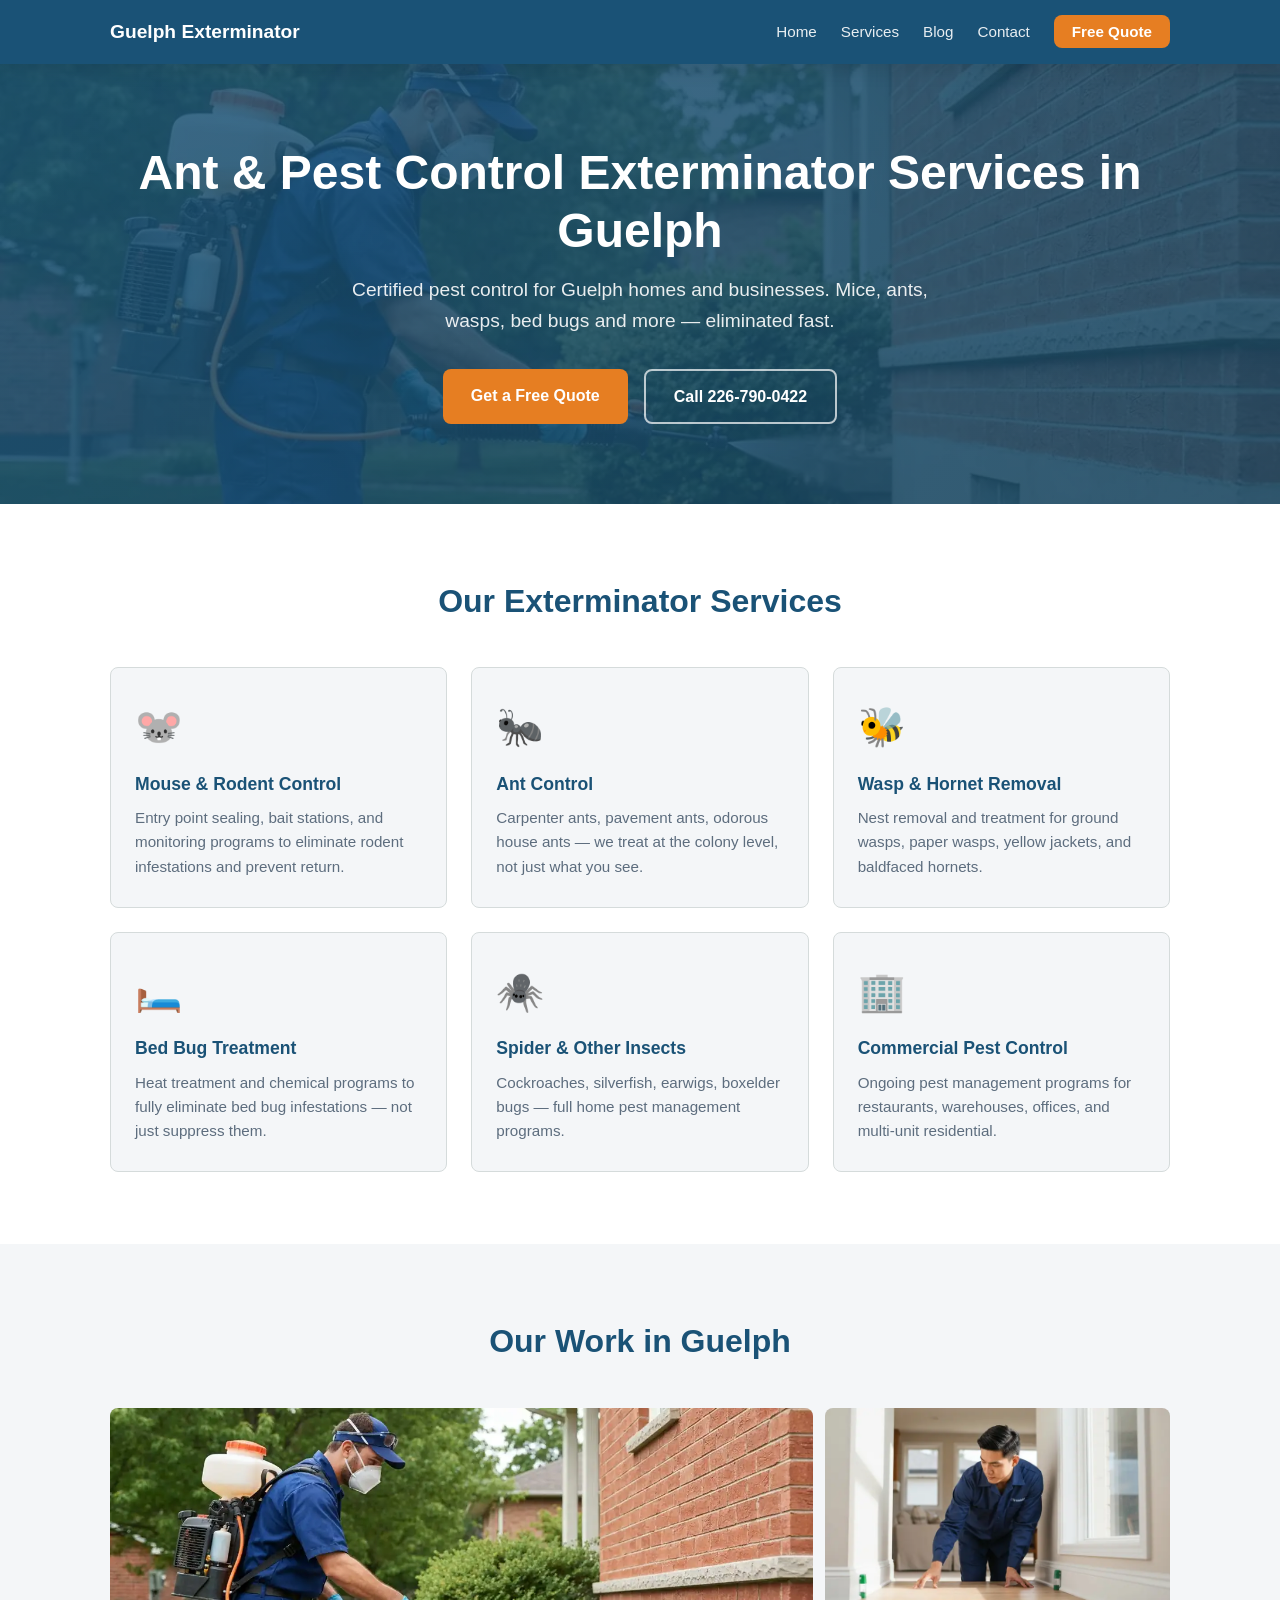
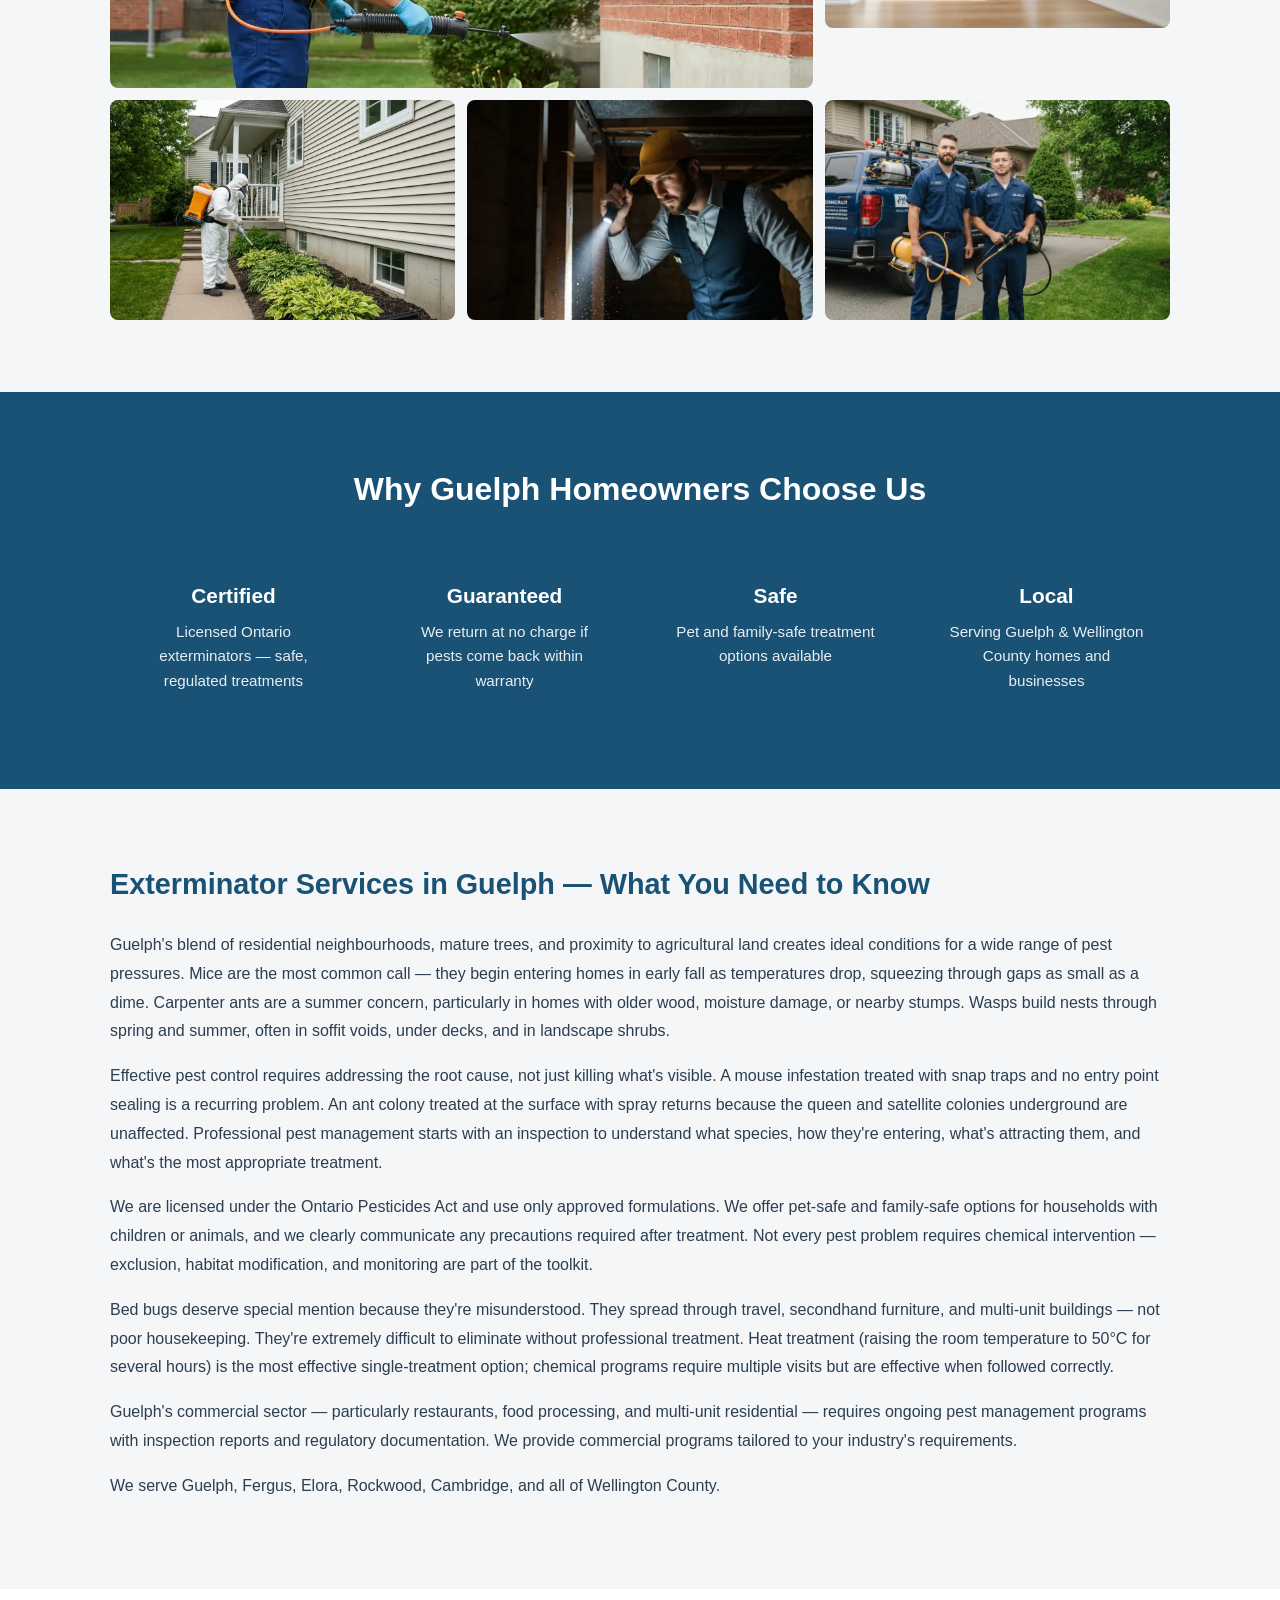
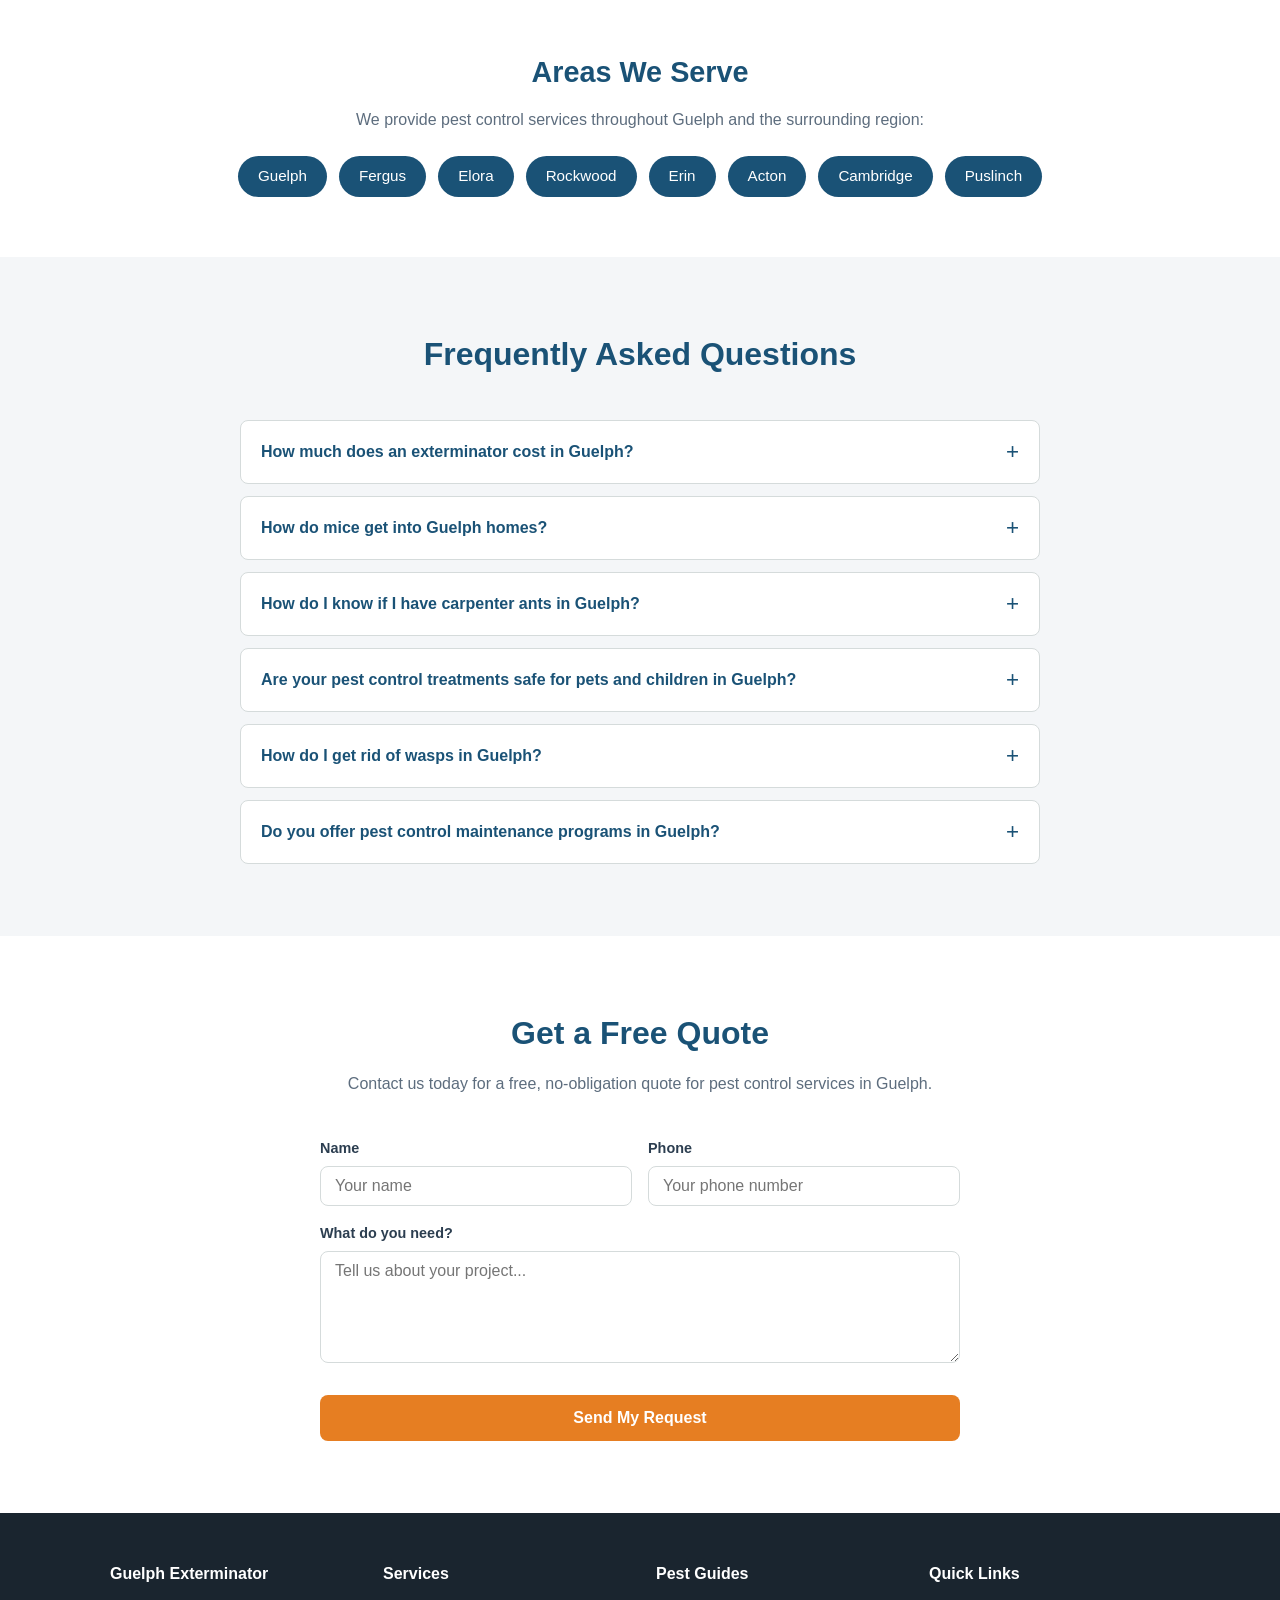
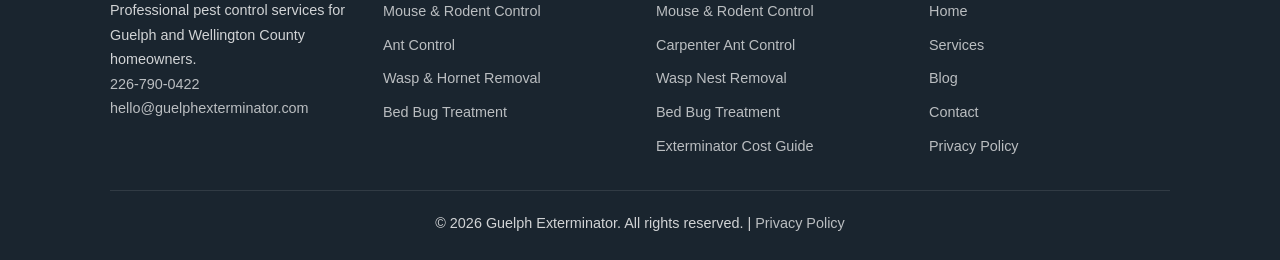
==== index.html @ b7b02018 "Fix orphaned content pages: link from homepage Five real content pages (mouse, carpenter ant, wasp, " ====
<!DOCTYPE html>
<html lang="en">
<head>
  <script src="https://js.hcaptcha.com/1/api.js" async defer></script>
<!-- Google tag (gtag.js) -->
<script async src="https://www.googletagmanager.com/gtag/js?id=G-ZWRQZ2XFKJ"></script>
<script>window.dataLayer=window.dataLayer||[];function gtag(){dataLayer.push(arguments);}gtag('js',new Date());gtag('config','G-ZWRQZ2XFKJ');</script>

  <meta charset="UTF-8">
  <meta name="viewport" content="width=device-width, initial-scale=1.0">
  <title>Ant & Pest Control Guelph | Exterminator Services</title>
  <meta name="description" content="Certified exterminator in Guelph. Mice, ants, bed bugs, wasps & more. Safe, effective pest control. Free quotes.">
  <meta property="og:title" content="Ant & Pest Control Guelph | Exterminator Services">
  <meta property="og:description" content="Certified exterminator in Guelph. Mice, ants, bed bugs, wasps & more. Safe, effective pest control. Free quotes.">
  <meta property="og:url" content="https://guelphexterminator.com/">
  <meta property="og:image" content="images/cover.webp">
  <meta property="og:type" content="website">
  <link rel="canonical" href="https://guelphexterminator.com/">
  <meta name="twitter:card" content="summary_large_image">
  <meta name="twitter:title" content="Ant & Pest Control Guelph | Exterminator Services">
  <meta name="twitter:description" content="Certified exterminator in Guelph. Mice, ants, bed bugs, wasps & more. Safe, effective pest control. Free quotes.">
  <meta name="twitter:image" content="https://guelphexterminator.com/images/cover.webp">
  <link rel="stylesheet" href="css/style.css">
  <link rel="icon" href="images/favicon.ico">
  <script type="application/ld+json">
  {
    "@context": "https://schema.org",
    "@type": "LocalBusiness",
    "name": "Guelph Exterminator",
    "url": "https://guelphexterminator.com",
    "telephone": "226-790-0422",
    "email": "hello@guelphexterminator.com",
    "address": {
      "@type": "PostalAddress",
      "addressLocality": "Guelph",
      "addressRegion": "Ontario",
      "addressCountry": "CA"
    },
    "areaServed": ["Guelph","Fergus","Elora","Rockwood","Erin","Acton","Cambridge","Puslinch"],
    "description": "Certified exterminator in Guelph. Mice, ants, bed bugs, wasps & more. Safe, effective pest control. Free quotes."
  }
  </script>
<script type="application/ld+json">
{
  "@context": "https://schema.org",
  "@type": "FAQPage",
  "mainEntity": [
    {
      "@type": "Question",
      "name": "How do I know if I have a mouse problem in my Guelph home?",
      "acceptedAnswer": {
        "@type": "Answer",
        "text": "Common signs include droppings along walls or in cupboards, gnaw marks on food packaging, scratching sounds at night, and nests made from shredded material. If you spot any of these, call us right away."
      }
    },
    {
      "@type": "Question",
      "name": "What pest control services do you offer in Guelph?",
      "acceptedAnswer": {
        "@type": "Answer",
        "text": "We treat mice, rats, ants, bed bugs, cockroaches, wasps, hornets, spiders, silverfish, and more. We use both conventional and eco-friendly treatment options."
      }
    },
    {
      "@type": "Question",
      "name": "Is pest control safe for my children and pets?",
      "acceptedAnswer": {
        "@type": "Answer",
        "text": "Yes. We use Health Canada–approved products and follow strict safety protocols. We'll advise you on any precautions (such as vacating during treatment) to keep your family safe."
      }
    },
    {
      "@type": "Question",
      "name": "How long does a pest control treatment take?",
      "acceptedAnswer": {
        "@type": "Answer",
        "text": "Most residential treatments take 1–2 hours depending on the pest and property size. We'll give you a specific timeline during your free inspection."
      }
    },
    {
      "@type": "Question",
      "name": "Do you offer emergency pest control in Guelph?",
      "acceptedAnswer": {
        "@type": "Answer",
        "text": "Yes, we offer same-day and next-day emergency pest control appointments in Guelph for urgent infestations."
      }
    }
  ]
}
</script>
<script type="application/ld+json">
{
  "@context": "https://schema.org",
  "@type": "WebSite",
  "@id": "https://guelphexterminator.com/#website",
  "url": "https://guelphexterminator.com/",
  "name": "Guelph Exterminator",
  "description": "Certified exterminator and pest control services in Guelph, Ontario. Mice, ants, bed bugs, wasps, cockroaches, and more.",
  "potentialAction": {
    "@type": "SearchAction",
    "@id": "https://guelphexterminator.com/#search",
    "target": {
      "@type": "EntryPoint",
      "urlTemplate": "https://guelphexterminator.com/?s={search_term_string}"
    },
    "query-input": "required name=search_term_string"
  }
}
</script>
<script type="application/ld+json">
{
  "@context": "https://schema.org",
  "@type": "WebPage",
  "@id": "https://guelphexterminator.com/#webpage",
  "url": "https://guelphexterminator.com/",
  "name": "Guelph Exterminator",
  "isPartOf": {"@id": "https://guelphexterminator.com/#website"},
  "about": {"@id": "https://guelphexterminator.com/#business"},
  "description": "Certified exterminator and pest control services in Guelph, Ontario. Mice, ants, bed bugs, wasps, cockroaches, and more.",
  "speakable": {
    "@type": "SpeakableSpecification",
    "cssSelector": ["h1", ".hero h2", ".services h2", "p.lead"]
  }
}
</script>
<script type="application/ld+json">
{
  "@context": "https://schema.org",
  "@type": "BreadcrumbList",
  "itemListElement": [
    {
      "@type": "ListItem",
      "position": 1,
      "name": "Home",
      "item": "https://guelphexterminator.com/"
    }
  ]
}
</script>
<script type="application/ld+json">
{
  "@context": "https://schema.org",
  "@type": "PestControlService",
  "@id": "https://guelphexterminator.com/#business",
  "name": "Guelph Exterminator",
  "description": "Certified exterminator and pest control services in Guelph, Ontario. Mice, ants, bed bugs, wasps, cockroaches, and more.",
  "url": "https://guelphexterminator.com/",
  "address": {
    "@type": "PostalAddress",
    "addressLocality": "Guelph",
    "addressRegion": "ON",
    "addressCountry": "CA"
  },
  "geo": {
    "@type": "GeoCoordinates",
    "latitude": "43.5448",
    "longitude": "-80.2482"
  },
  "areaServed": {
    "@type": "City",
    "name": "Guelph"
  },
  "serviceArea": {
    "@type": "GeoCircle",
    "geoMidpoint": {
      "@type": "GeoCoordinates",
      "latitude": "43.5448",
      "longitude": "-80.2482"
    },
    "geoRadius": "30000"
  }
}
</script>
<style id="mcbar">
.sticky-call-bar{display:none}
.mid-call-band{background:var(--primary-dark,#154360);color:#fff;text-align:center;padding:30px 20px}
.mid-call-band p{font-size:1.15rem;margin:0 0 14px;opacity:.95}
@media(max-width:768px){.sticky-call-bar{display:flex;position:fixed;left:0;right:0;bottom:0;z-index:999;align-items:center;justify-content:center;gap:8px;background:var(--accent,#e67e22);color:#fff;font-weight:700;font-size:1.1rem;padding:14px 16px;box-shadow:0 -2px 12px rgba(0,0,0,.25);text-decoration:none}.sticky-call-bar:hover,.sticky-call-bar:active{color:#fff;text-decoration:none}body{padding-bottom:60px}}
</style>
<!-- Meta Pixel Code -->
<script>
!function(f,b,e,v,n,t,s)
{if(f.fbq)return;n=f.fbq=function(){n.callMethod?
n.callMethod.apply(n,arguments):n.queue.push(arguments)};
if(!f._fbq)f._fbq=n;n.push=n;n.loaded=!0;n.version='2.0';
n.queue=[];t=b.createElement(e);t.async=!0;
t.src=v;s=b.getElementsByTagName(e)[0];
s.parentNode.insertBefore(t,s)}(window, document,'script',
'https://connect.facebook.net/en_US/fbevents.js');
fbq('init', '2194207214734752');
fbq('track', 'PageView', {content_category: 'pest-control'});
</script>
<noscript><img height="1" width="1" style="display:none"
src="https://www.facebook.com/tr?id=2194207214734752&ev=PageView&noscript=1"/></noscript>
<!-- End Meta Pixel Code -->
<script src="https://analytics.ahrefs.com/analytics.js" data-key="/BH+7rK1mYhxrZK4/35ORw" async></script></head>
<body>

<header>
  <nav>
    <div class="nav-brand"><a href="/">Guelph Exterminator</a></div>
    <ul class="nav-links">
      <li><a href="/">Home</a></li>
      <li><a href="/#services">Services</a></li>
      <li><a href='/blog'>Blog</a></li>
      <li><a href='/contact'>Contact</a></li>
      <li><a class='btn-nav' href='/contact'>Free Quote</a></li>
    </ul>
    <button class="nav-toggle" onclick="toggleNav()" aria-label="Menu">☰</button>
  </nav>
</header>

<section class="hero">
  <div class="container">
    <h1>Ant & Pest Control Exterminator Services in Guelph</h1>
    <p class="hero-sub">Certified pest control for Guelph homes and businesses. Mice, ants, wasps, bed bugs and more — eliminated fast.</p>
    <div class="hero-cta">
      <a class='btn-primary' href='/contact'>Get a Free Quote</a>
      <a href="tel:226-790-0422" class="btn-secondary">Call 226-790-0422</a>
    </div>
  </div>
</section>

<section id="services" class="section-services">
  <div class="container">
    <h2>Our Exterminator Services</h2>
    <div class="cards-grid">
      
        <div class="card">
          <div class="card-icon">🐭</div>
          <h3>Mouse & Rodent Control</h3>
          <p>Entry point sealing, bait stations, and monitoring programs to eliminate rodent infestations and prevent return.</p>
        </div>
        <div class="card">
          <div class="card-icon">🐜</div>
          <h3>Ant Control</h3>
          <p>Carpenter ants, pavement ants, odorous house ants — we treat at the colony level, not just what you see.</p>
        </div>
        <div class="card">
          <div class="card-icon">🐝</div>
          <h3>Wasp & Hornet Removal</h3>
          <p>Nest removal and treatment for ground wasps, paper wasps, yellow jackets, and baldfaced hornets.</p>
        </div>
        <div class="card">
          <div class="card-icon">🛏️</div>
          <h3>Bed Bug Treatment</h3>
          <p>Heat treatment and chemical programs to fully eliminate bed bug infestations — not just suppress them.</p>
        </div>
        <div class="card">
          <div class="card-icon">🕷️</div>
          <h3>Spider & Other Insects</h3>
          <p>Cockroaches, silverfish, earwigs, boxelder bugs — full home pest management programs.</p>
        </div>
        <div class="card">
          <div class="card-icon">🏢</div>
          <h3>Commercial Pest Control</h3>
          <p>Ongoing pest management programs for restaurants, warehouses, offices, and multi-unit residential.</p>
        </div>
    </div>
  </div>
</section>


<section class="section-gallery">
  <div class="container">
    <h2>Our Work in Guelph</h2>
    <div class="gallery-grid">
      <img src="images/hero-1.webp" alt="Pest control and extermination in Guelph" loading="lazy">
      <img src="images/service-1.webp" alt="Pest Control professionals Guelph" loading="lazy">
      <img src="images/hero-2.webp" alt="Pest control and extermination in Guelph results" loading="lazy">
      <img src="images/service-2.webp" alt="Professional pest control team Guelph" loading="lazy">
      <img src="images/service-3.webp" alt="Pest Control work Guelph Ontario" loading="lazy">
    </div>
  </div>
</section>

<section class="section-why">
  <div class="container">
    <h2>Why Guelph Homeowners Choose Us</h2>
    <div class="why-grid">
      
        <div class="why-card">
          <strong>Certified</strong>
          <p>Licensed Ontario exterminators — safe, regulated treatments</p>
        </div>
        <div class="why-card">
          <strong>Guaranteed</strong>
          <p>We return at no charge if pests come back within warranty</p>
        </div>
        <div class="why-card">
          <strong>Safe</strong>
          <p>Pet and family-safe treatment options available</p>
        </div>
        <div class="why-card">
          <strong>Local</strong>
          <p>Serving Guelph & Wellington County homes and businesses</p>
        </div>
    </div>
  </div>
</section>

<section class="section-about">
  <div class="container">
    <h2>Exterminator Services in Guelph — What You Need to Know</h2>
    <div class="body-copy">
          <p>Guelph's blend of residential neighbourhoods, mature trees, and proximity to agricultural land creates ideal conditions for a wide range of pest pressures. Mice are the most common call — they begin entering homes in early fall as temperatures drop, squeezing through gaps as small as a dime. Carpenter ants are a summer concern, particularly in homes with older wood, moisture damage, or nearby stumps. Wasps build nests through spring and summer, often in soffit voids, under decks, and in landscape shrubs.</p>
          <p>Effective pest control requires addressing the root cause, not just killing what's visible. A mouse infestation treated with snap traps and no entry point sealing is a recurring problem. An ant colony treated at the surface with spray returns because the queen and satellite colonies underground are unaffected. Professional pest management starts with an inspection to understand what species, how they're entering, what's attracting them, and what's the most appropriate treatment.</p>
          <p>We are licensed under the Ontario Pesticides Act and use only approved formulations. We offer pet-safe and family-safe options for households with children or animals, and we clearly communicate any precautions required after treatment. Not every pest problem requires chemical intervention — exclusion, habitat modification, and monitoring are part of the toolkit.</p>
          <p>Bed bugs deserve special mention because they're misunderstood. They spread through travel, secondhand furniture, and multi-unit buildings — not poor housekeeping. They're extremely difficult to eliminate without professional treatment. Heat treatment (raising the room temperature to 50°C for several hours) is the most effective single-treatment option; chemical programs require multiple visits but are effective when followed correctly.</p>
          <p>Guelph's commercial sector — particularly restaurants, food processing, and multi-unit residential — requires ongoing pest management programs with inspection reports and regulatory documentation. We provide commercial programs tailored to your industry's requirements.</p>
          <p>We serve Guelph, Fergus, Elora, Rockwood, Cambridge, and all of Wellington County.</p>
    </div>
  </div>
</section>

<section class="section-areas">
  <div class="container">
    <h2>Areas We Serve</h2>
    <p>We provide pest control services throughout Guelph and the surrounding region:</p>
    <div class="area-tags">
      <span class="area-tag">Guelph</span><span class="area-tag">Fergus</span><span class="area-tag">Elora</span><span class="area-tag">Rockwood</span><span class="area-tag">Erin</span><span class="area-tag">Acton</span><span class="area-tag">Cambridge</span><span class="area-tag">Puslinch</span>
    </div>
  </div>
</section>

<section id="faq" class="section-faq">
  <div class="container">
    <h2>Frequently Asked Questions</h2>
    <div class="faq-list">
      
        <div class="faq-item">
          <button class="faq-question" onclick="toggleFaq(0)" aria-expanded="false">
            How much does an exterminator cost in Guelph?
            <span class="faq-icon">+</span>
          </button>
          <div class="faq-answer" id="faq-0" hidden>
            <p>A standard pest treatment in Guelph runs $150–$400 depending on the pest, the size of the property, and the treatment method. Mouse exclusion programs (which include sealing entry points) run $300–$700. Bed bug heat treatment for a typical bedroom is $500–$900. Commercial programs are priced monthly.</p>
          </div>
        </div>
        <div class="faq-item">
          <button class="faq-question" onclick="toggleFaq(1)" aria-expanded="false">
            How do mice get into Guelph homes?
            <span class="faq-icon">+</span>
          </button>
          <div class="faq-answer" id="faq-1" hidden>
            <p>Mice enter through gaps around pipes, utility penetrations, poorly sealed doors and windows, gaps at the foundation, and openings in soffits and fascia. A mouse can squeeze through a hole the size of a dime. Sealing entry points is the only permanent solution — bait and traps without exclusion just manage the symptom.</p>
          </div>
        </div>
        <div class="faq-item">
          <button class="faq-question" onclick="toggleFaq(2)" aria-expanded="false">
            How do I know if I have carpenter ants in Guelph?
            <span class="faq-icon">+</span>
          </button>
          <div class="faq-answer" id="faq-2" hidden>
            <p>Signs include frass (sawdust-like material) below wooden structures, large black ants (1/4 to 1/2 inch) particularly active at night, and a faint rustling sound inside walls. Carpenter ants don't eat wood — they excavate it to nest. Moisture damage attracts them; fixing the moisture source is part of the solution.</p>
          </div>
        </div>
        <div class="faq-item">
          <button class="faq-question" onclick="toggleFaq(3)" aria-expanded="false">
            Are your pest control treatments safe for pets and children in Guelph?
            <span class="faq-icon">+</span>
          </button>
          <div class="faq-answer" id="faq-3" hidden>
            <p>We offer low-toxicity and pet-safe treatment options for most pest categories. We'll discuss what's being used, how it works, and any precautions (such as keeping pets off treated surfaces for a period of time) at the time of treatment. All products we use are approved for use in Ontario.</p>
          </div>
        </div>
        <div class="faq-item">
          <button class="faq-question" onclick="toggleFaq(4)" aria-expanded="false">
            How do I get rid of wasps in Guelph?
            <span class="faq-icon">+</span>
          </button>
          <div class="faq-answer" id="faq-4" hidden>
            <p>Wasp nest removal should be done in the evening when wasps are less active and most are in the nest. Never seal a nest opening without treating it first — trapped wasps will chew through drywall or other materials to escape. We treat and remove nests safely and can advise on preventing future nesting.</p>
          </div>
        </div>
        <div class="faq-item">
          <button class="faq-question" onclick="toggleFaq(5)" aria-expanded="false">
            Do you offer pest control maintenance programs in Guelph?
            <span class="faq-icon">+</span>
          </button>
          <div class="faq-answer" id="faq-5" hidden>
            <p>Yes — we offer quarterly and semi-annual maintenance programs that include inspection and preventive treatment. These are particularly popular with homeowners who've had recurring mouse or ant issues, and with commercial clients who need ongoing documentation for regulatory compliance.</p>
          </div>
        </div>
    </div>
  </div>
</section>

<section id="contact" class="section-contact">
  <div class="container">
    <h2>Get a Free Quote</h2>
    <p>Contact us today for a free, no-obligation quote for pest control services in Guelph.</p>
    <form class="contact-form" name="contact" method="POST" action="/.netlify/functions/contact">
      <input type="hidden" name="form-name" value="contact">
      <p hidden><label>Don't fill this out: <input name="bot-field"></label></p>
      <div class="form-row">
        <label>Name <input type="text" name="name" required placeholder="Your name"></label>
        <label>Phone <input type="tel" name="phone" required placeholder="Your phone number"></label>
      </div>
      <label>What do you need?
        <textarea name="message" rows="5" placeholder="Tell us about your project..."></textarea>
      </label>
      <div class="h-captcha" data-sitekey="81ee7436-b904-4b56-b722-cc2c4470b040"></div>
      <button type="submit" class="btn-primary">Send My Request</button>
    </form>
  </div>
</section>

<footer>
  <div class="container">
    <div class="footer-cols">
      <div>
        <h3>Guelph Exterminator</h3>
        <p>Professional pest control services for Guelph and Wellington County homeowners.</p>
        <p><a href="tel:226-790-0422">226-790-0422</a></p>
        <p><a href="mailto:hello@guelphexterminator.com">hello@guelphexterminator.com</a></p>
      </div>
      <div>
        <h3>Services</h3>
        <ul>
          <li><a href="/#services">Mouse & Rodent Control</a></li>
          <li><a href="/#services">Ant Control</a></li>
          <li><a href="/#services">Wasp & Hornet Removal</a></li>
          <li><a href="/#services">Bed Bug Treatment</a></li>
        </ul>
      </div>
      <div>
        <h3>Pest Guides</h3>
        <ul>
          <li><a href='/mouse-exterminator-guelph'>Mouse & Rodent Control</a></li>
          <li><a href='/carpenter-ants-guelph'>Carpenter Ant Control</a></li>
          <li><a href='/wasp-nest-removal-guelph'>Wasp Nest Removal</a></li>
          <li><a href='/bed-bug-exterminator-guelph'>Bed Bug Treatment</a></li>
          <li><a href='/exterminator-cost-guelph'>Exterminator Cost Guide</a></li>
        </ul>
      </div>
      <div>
        <h3>Quick Links</h3>
        <ul>
          <li><a href="/">Home</a></li>
          <li><a href="/#services">Services</a></li>
          <li><a href='/blog'>Blog</a></li>
          <li><a href='/contact'>Contact</a></li>
          <li><a href='/privacy'>Privacy Policy</a></li>
        </ul>
      </div>
    </div>
    <div class="footer-bottom">
      <p>&copy; 2026 Guelph Exterminator. All rights reserved. | <a href='/privacy'>Privacy Policy</a></p>
    </div>
  </div>
</footer>

<script>
function toggleNav() {
  document.querySelector('.nav-links').classList.toggle('open');
}
function toggleFaq(i) {
  const ans = document.getElementById('faq-' + i);
  const btn = ans.previousElementSibling;
  const icon = btn.querySelector('.faq-icon');
  const isHidden = ans.hidden;
  ans.hidden = !isHidden;
  btn.setAttribute('aria-expanded', isHidden ? 'true' : 'false');
  icon.textContent = isHidden ? '−' : '+';
}
</script>
</body>
</html>
---- css/style.css ----
/* Guelph Exterminator site CSS */
:root {
  --primary: #1a5276;
  --primary-dark: #154360;
  --accent: #e67e22;
  --text: #2c3e50;
  --text-light: #5d6d7e;
  --bg: #ffffff;
  --bg-alt: #f4f6f8;
  --border: #d5dbdb;
  --radius: 8px;
  --shadow: 0 2px 8px rgba(0,0,0,0.08);
  --shadow-lg: 0 4px 20px rgba(0,0,0,0.12);
  --max-w: 1100px;
}

* { box-sizing: border-box; margin: 0; padding: 0; }
html { scroll-behavior: smooth; }
body { font-family: -apple-system, BlinkMacSystemFont, 'Segoe UI', Roboto, sans-serif; color: var(--text); line-height: 1.6; }
a { color: var(--primary); text-decoration: none; }
a:hover { text-decoration: underline; }
img { max-width: 100%; height: auto; }

.container { max-width: var(--max-w); margin: 0 auto; padding: 0 20px; }

/* Nav */
header { background: var(--primary); position: sticky; top: 0; z-index: 100; box-shadow: var(--shadow-lg); }
nav { display: flex; align-items: center; justify-content: space-between; padding: 0 20px; max-width: var(--max-w); margin: 0 auto; height: 64px; }
.nav-brand a { color: white; font-size: 1.2rem; font-weight: 700; text-decoration: none; }
.nav-links { display: flex; list-style: none; gap: 24px; align-items: center; }
.nav-links a { color: rgba(255,255,255,0.9); font-size: 0.95rem; text-decoration: none; transition: color 0.2s; }
.nav-links a:hover, .nav-links a.active { color: white; }
.btn-nav { background: var(--accent); color: white !important; padding: 8px 18px; border-radius: var(--radius); font-weight: 600; }
.btn-nav:hover { background: #d35400; text-decoration: none !important; }
.nav-toggle { display: none; background: none; border: none; color: white; font-size: 1.5rem; cursor: pointer; }

/* Buttons */
.btn-primary { display: inline-block; background: var(--accent); color: white; padding: 14px 28px; border-radius: var(--radius); font-size: 1rem; font-weight: 600; border: none; cursor: pointer; transition: background 0.2s; text-decoration: none; }
.btn-primary:hover { background: #d35400; text-decoration: none; }
.btn-secondary { display: inline-block; background: transparent; color: white; padding: 13px 28px; border-radius: var(--radius); font-size: 1rem; font-weight: 600; border: 2px solid rgba(255,255,255,0.7); cursor: pointer; transition: all 0.2s; text-decoration: none; }
.btn-secondary:hover { background: rgba(255,255,255,0.1); text-decoration: none; }
.btn-outline { display: inline-block; background: transparent; color: var(--primary); padding: 10px 20px; border-radius: var(--radius); font-size: 0.9rem; font-weight: 600; border: 2px solid var(--primary); cursor: pointer; transition: all 0.2s; text-decoration: none; }
.btn-outline:hover { background: var(--primary); color: white; text-decoration: none; }

/* Hero */
.hero { background: linear-gradient(135deg, rgba(26,82,118,0.85) 0%, rgba(21,67,96,0.85) 100%), url('../images/hero-1.webp') center/cover no-repeat; color: white; padding: 80px 20px; text-align: center; }
.hero h1 { font-size: clamp(1.8rem, 4vw, 3rem); font-weight: 800; margin-bottom: 16px; line-height: 1.2; }
.hero-sub { font-size: 1.2rem; opacity: 0.9; max-width: 600px; margin: 0 auto 32px; }
.hero-cta { display: flex; gap: 16px; justify-content: center; flex-wrap: wrap; }

/* Page hero */
.page-hero { background: var(--primary); color: white; padding: 60px 20px; text-align: center; }
.page-hero h1 { font-size: clamp(1.6rem, 3vw, 2.4rem); font-weight: 800; margin-bottom: 12px; }
.page-hero p { font-size: 1.1rem; opacity: 0.9; }

/* Services */
.section-services { padding: 72px 20px; background: var(--bg); }
.section-services h2 { text-align: center; font-size: 2rem; margin-bottom: 40px; color: var(--primary); }
.cards-grid { display: grid; grid-template-columns: repeat(auto-fit, minmax(280px, 1fr)); gap: 24px; }
.card { background: var(--bg-alt); border-radius: var(--radius); padding: 28px 24px; border: 1px solid var(--border); transition: box-shadow 0.2s, transform 0.2s; }
.card:hover { box-shadow: var(--shadow-lg); transform: translateY(-2px); }
.card-icon { font-size: 2.4rem; margin-bottom: 12px; }
.card h3 { font-size: 1.1rem; font-weight: 700; color: var(--primary); margin-bottom: 8px; }
.card p { color: var(--text-light); font-size: 0.95rem; }

/* Why */
.section-why { padding: 72px 20px; background: var(--primary); color: white; }
.section-why h2 { text-align: center; font-size: 2rem; margin-bottom: 40px; }
.why-grid { display: grid; grid-template-columns: repeat(auto-fit, minmax(200px, 1fr)); gap: 24px; }
.why-card { text-align: center; padding: 24px; }
.why-card strong { display: block; font-size: 1.3rem; font-weight: 800; margin-bottom: 8px; }
.why-card p { opacity: 0.9; font-size: 0.95rem; }

/* About body copy */
.section-about { padding: 72px 20px; background: var(--bg-alt); }
.section-about h2 { font-size: 1.8rem; color: var(--primary); margin-bottom: 24px; }
.body-copy p { margin-bottom: 16px; color: var(--text); line-height: 1.8; }

/* Areas */
.section-areas { padding: 60px 20px; background: var(--bg); text-align: center; }
.section-areas h2 { font-size: 1.8rem; color: var(--primary); margin-bottom: 12px; }
.section-areas p { color: var(--text-light); margin-bottom: 24px; }
.area-tags { display: flex; flex-wrap: wrap; gap: 12px; justify-content: center; }
.area-tag { background: var(--primary); color: white; padding: 8px 20px; border-radius: 999px; font-size: 0.95rem; font-weight: 500; }

/* FAQ */
.section-faq { padding: 72px 20px; background: var(--bg-alt); }
.section-faq h2 { text-align: center; font-size: 2rem; color: var(--primary); margin-bottom: 40px; }
.faq-list { max-width: 800px; margin: 0 auto; display: flex; flex-direction: column; gap: 12px; }
.faq-item { background: var(--bg); border: 1px solid var(--border); border-radius: var(--radius); overflow: hidden; }
.faq-question { width: 100%; background: none; border: none; padding: 18px 20px; text-align: left; font-size: 1rem; font-weight: 600; color: var(--primary); cursor: pointer; display: flex; justify-content: space-between; align-items: center; gap: 12px; }
.faq-icon { font-size: 1.4rem; font-weight: 300; flex-shrink: 0; }
.faq-answer { padding: 0 20px 18px; }
.faq-answer p { color: var(--text-light); font-size: 0.95rem; line-height: 1.7; }

/* Contact */
.section-contact { padding: 72px 20px; background: var(--bg); }
.section-contact h2 { text-align: center; font-size: 2rem; color: var(--primary); margin-bottom: 12px; }
.section-contact > .container > p { text-align: center; color: var(--text-light); margin-bottom: 40px; }
.contact-layout { display: grid; grid-template-columns: 1fr 2fr; gap: 48px; align-items: start; }
.contact-info h2 { font-size: 1.5rem; color: var(--primary); margin-bottom: 24px; }
.contact-detail { display: flex; gap: 16px; margin-bottom: 24px; }
.contact-detail span { font-size: 1.5rem; flex-shrink: 0; }
.contact-detail strong { display: block; font-size: 0.85rem; text-transform: uppercase; letter-spacing: 0.05em; color: var(--text-light); margin-bottom: 4px; }
.contact-detail a, .contact-detail p { color: var(--text); font-size: 0.95rem; }
.contact-form-wrap h2 { font-size: 1.5rem; color: var(--primary); margin-bottom: 24px; }
.contact-form { display: flex; flex-direction: column; gap: 16px; max-width: 640px; margin: 0 auto; }
.form-row { display: grid; grid-template-columns: 1fr 1fr; gap: 16px; }
.contact-form label { display: flex; flex-direction: column; gap: 6px; font-size: 0.9rem; font-weight: 600; color: var(--text); }
.contact-form input, .contact-form select, .contact-form textarea { border: 1px solid var(--border); border-radius: var(--radius); padding: 10px 14px; font-size: 1rem; font-family: inherit; transition: border-color 0.2s; }
.contact-form input:focus, .contact-form select:focus, .contact-form textarea:focus { outline: none; border-color: var(--primary); }
.contact-form textarea { resize: vertical; }

/* Blog index */
.section-blog { padding: 72px 20px; background: var(--bg); }
.blog-grid { display: grid; grid-template-columns: repeat(auto-fit, minmax(300px, 1fr)); gap: 28px; }
.blog-card { background: var(--bg-alt); border: 1px solid var(--border); border-radius: var(--radius); display: flex; flex-direction: column; overflow: hidden; }
.blog-card-body { padding: 24px; display: flex; flex-direction: column; gap: 10px; flex: 1; }
.blog-tag { display: inline-block; background: var(--primary); color: white; font-size: 0.75rem; font-weight: 700; text-transform: uppercase; letter-spacing: 0.06em; padding: 3px 10px; border-radius: 999px; align-self: flex-start; }
.blog-card h2 { font-size: 1.1rem; color: var(--primary); line-height: 1.4; }
.blog-card h2 a { color: inherit; }
.blog-card h2 a:hover { text-decoration: underline; }
.blog-card p { color: var(--text-light); font-size: 0.95rem; flex: 1; }
.blog-read-more { color: var(--accent); font-weight: 600; font-size: 0.9rem; margin-top: 4px; }
.blog-read-more:hover { text-decoration: underline; }
.blog-meta { font-size: 0.8rem; color: var(--text-light); text-transform: uppercase; letter-spacing: 0.05em; }

/* Blog post body */
.section-blog-post { padding: 60px 20px 80px; background: var(--bg); }
.blog-post-body { max-width: 780px; margin: 0 auto; }
.blog-post-body h2 { font-size: 1.5rem; color: var(--primary); margin: 40px 0 16px; }
.blog-post-body h3 { font-size: 1.15rem; color: var(--text); margin: 28px 0 10px; font-weight: 700; }
.blog-post-body p { margin-bottom: 16px; line-height: 1.8; color: var(--text); }
.blog-post-body ul, .blog-post-body ol { padding-left: 24px; margin-bottom: 16px; }
.blog-post-body li { margin-bottom: 8px; line-height: 1.7; color: var(--text); }
.blog-post-body strong { color: var(--text); }

/* Answer box */
.answer-box { background: #eaf4fb; border-left: 4px solid var(--primary); border-radius: 0 var(--radius) var(--radius) 0; padding: 18px 20px; margin: 0 0 40px; font-size: 0.98rem; line-height: 1.7; color: var(--text); }

/* Price table */
.price-table { border: 1px solid var(--border); border-radius: var(--radius); overflow: hidden; margin: 24px 0 32px; }
.price-row { display: grid; grid-template-columns: 2fr 1.5fr 2fr; padding: 12px 16px; border-bottom: 1px solid var(--border); font-size: 0.92rem; gap: 8px; }
.price-row:last-child { border-bottom: none; }
.price-row:nth-child(even) { background: var(--bg-alt); }
.price-header { background: var(--primary) !important; color: white; font-weight: 700; font-size: 0.85rem; text-transform: uppercase; letter-spacing: 0.04em; }

/* CTA */
.section-cta { padding: 72px 20px; background: var(--primary); color: white; text-align: center; }
.section-cta h2 { font-size: 2rem; margin-bottom: 12px; }
.section-cta p { font-size: 1.1rem; opacity: 0.9; margin-bottom: 28px; }

/* Legal */
.section-legal { padding: 72px 20px; }
.section-legal.prose { max-width: 800px; }
.prose { max-width: 800px; margin: 0 auto; }
.prose h2 { font-size: 1.4rem; color: var(--primary); margin: 32px 0 12px; }
.prose p { color: var(--text-light); margin-bottom: 16px; line-height: 1.8; }

/* Error page */
.error-page { padding: 120px 20px; text-align: center; }
.error-page h1 { font-size: 2rem; color: var(--primary); margin-bottom: 16px; }
.error-page p { color: var(--text-light); margin-bottom: 32px; }

/* Footer */
footer { background: #1a252f; color: rgba(255,255,255,0.8); padding: 48px 20px 24px; }
.footer-cols { display: grid; grid-template-columns: repeat(auto-fit, minmax(180px, 1fr)); gap: 32px; margin-bottom: 32px; }
footer h3 { color: white; font-size: 1rem; margin-bottom: 12px; }
footer p { font-size: 0.9rem; line-height: 1.7; }
footer a { color: rgba(255,255,255,0.7); text-decoration: none; font-size: 0.9rem; }
footer a:hover { color: white; }
footer ul { list-style: none; display: flex; flex-direction: column; gap: 8px; }
.footer-bottom { border-top: 1px solid rgba(255,255,255,0.1); padding-top: 20px; text-align: center; font-size: 0.85rem; }

/* Responsive */
@media (max-width: 768px) {
  .nav-links { display: none; flex-direction: column; position: absolute; top: 64px; left: 0; right: 0; background: var(--primary-dark); padding: 20px; gap: 16px; }
  .nav-links.open { display: flex; }
  .nav-toggle { display: block; }
  .hero-cta { flex-direction: column; align-items: center; }
  .form-row { grid-template-columns: 1fr; }
  .contact-layout { grid-template-columns: 1fr; }
  .price-row { grid-template-columns: 1fr 1fr; }
  .price-row span:last-child { grid-column: span 2; color: var(--text-light); font-size: 0.85rem; }
  .price-header span:last-child { color: white; }
}

/* Gallery */
.section-gallery { padding: 72px 20px; background: var(--bg-alt); }
.section-gallery h2 { text-align: center; font-size: 2rem; color: var(--primary); margin-bottom: 40px; }
.gallery-grid { display: grid; grid-template-columns: repeat(3, 1fr); gap: 12px; max-width: 1100px; margin: 0 auto; }
.gallery-grid img { width: 100%; height: 220px; object-fit: cover; border-radius: var(--radius); transition: transform 0.2s; }
.gallery-grid img:hover { transform: scale(1.02); }
.gallery-grid img:first-child { grid-column: span 2; height: 280px; }
@media (max-width: 768px) { .gallery-grid { grid-template-columns: 1fr 1fr; } .gallery-grid img:first-child { grid-column: span 2; height: 200px; } .gallery-grid img { height: 160px; } }
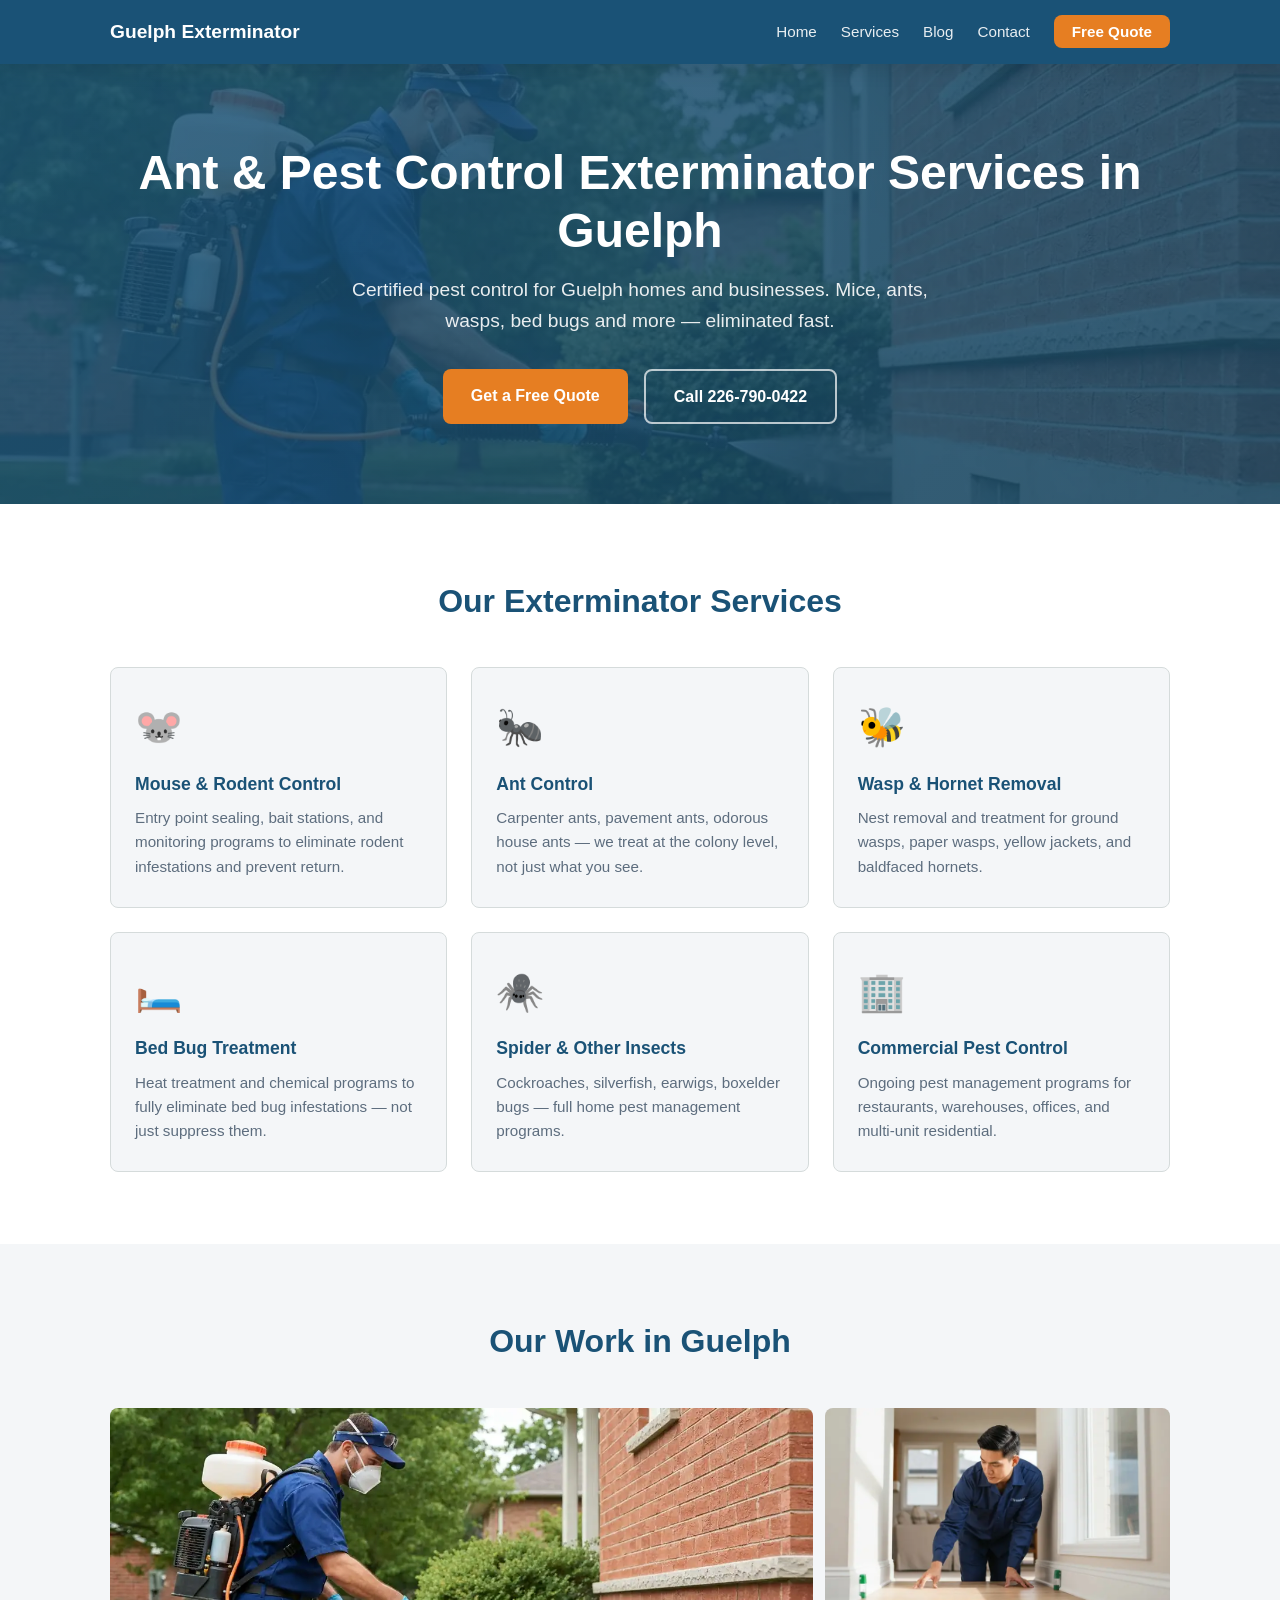
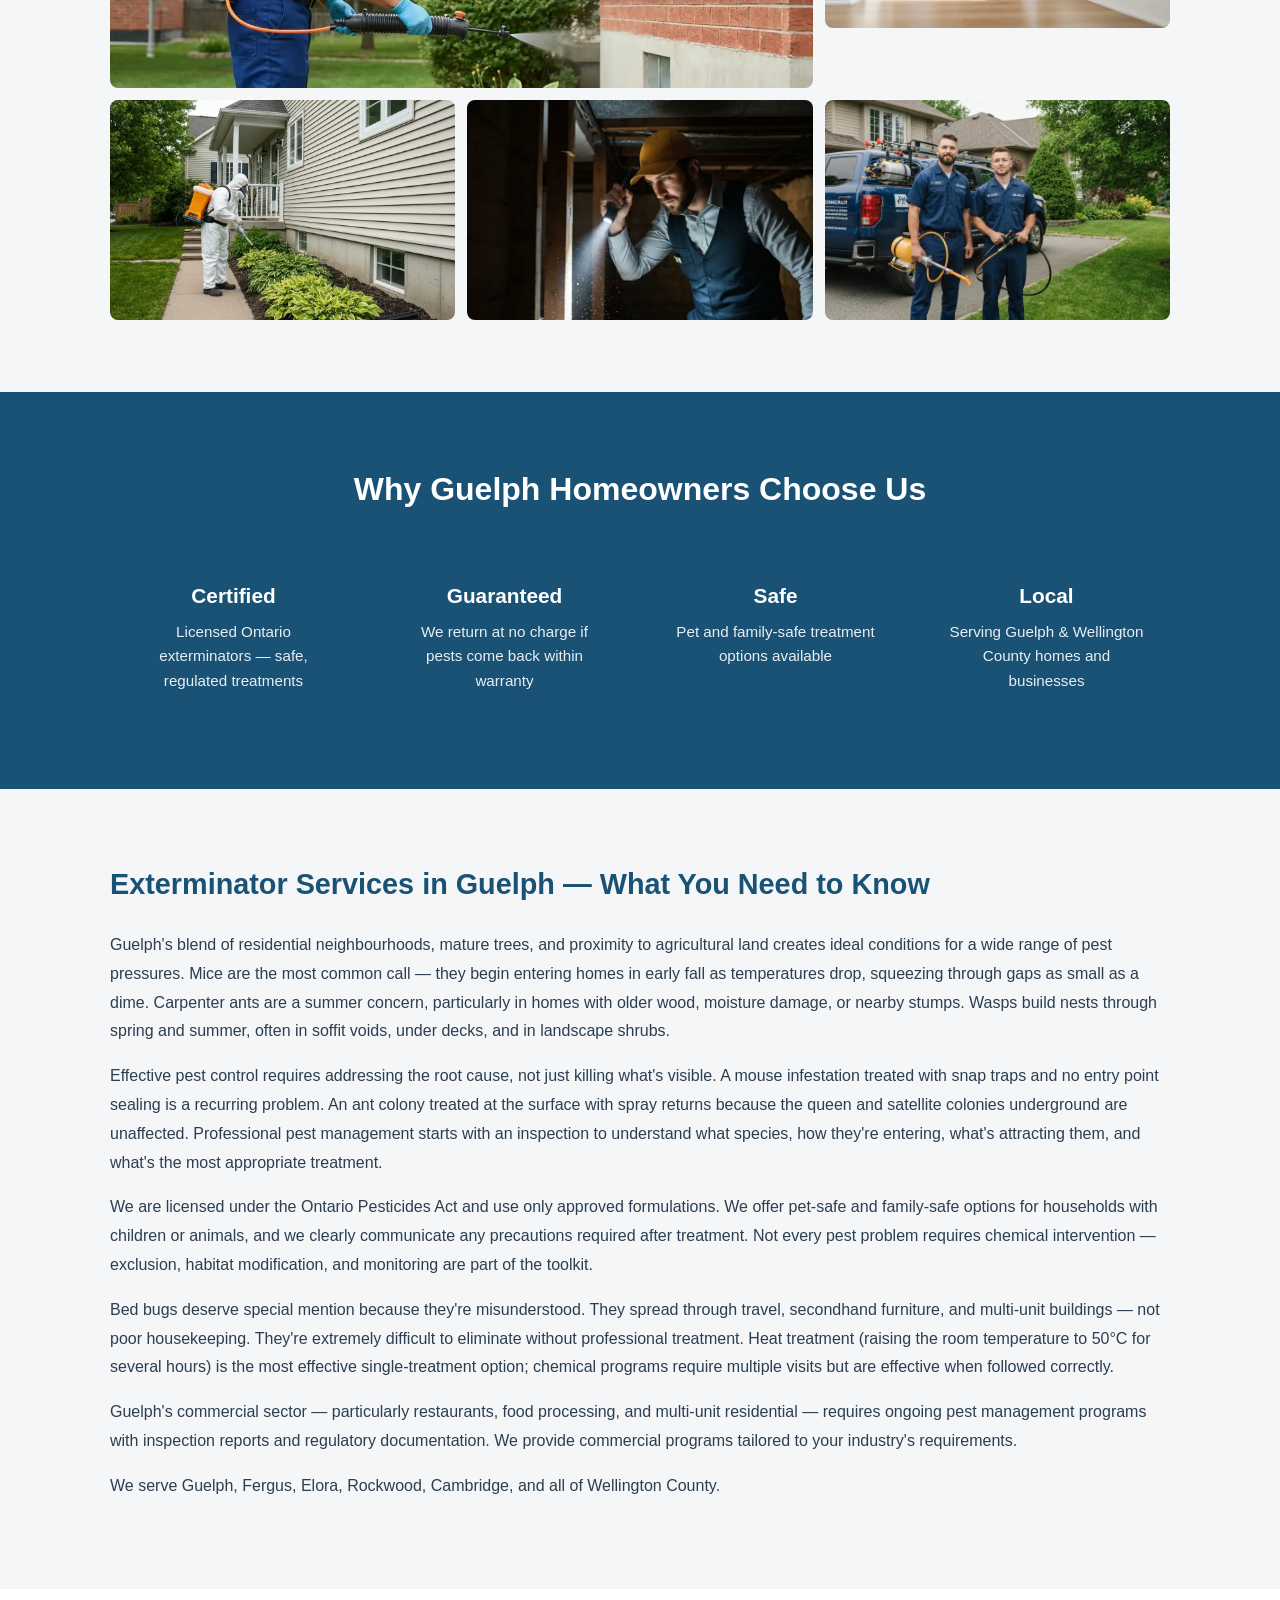
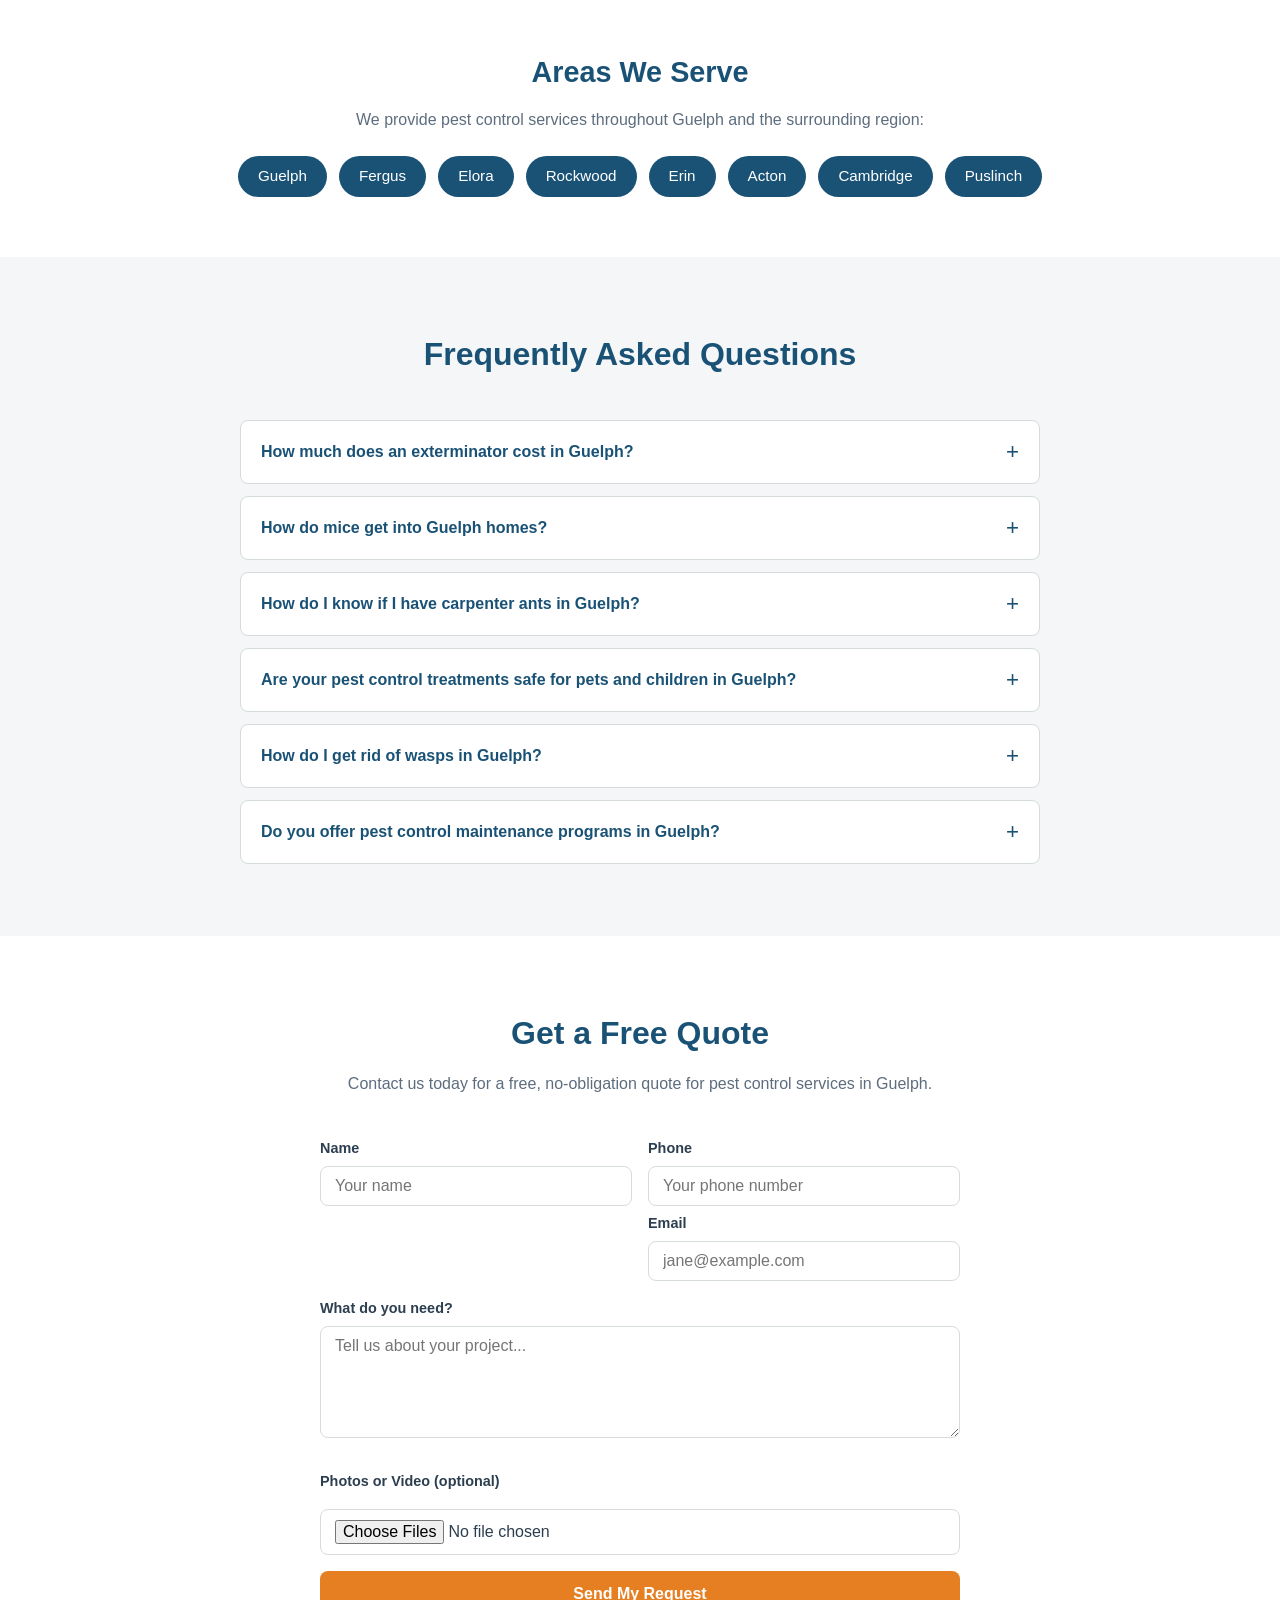
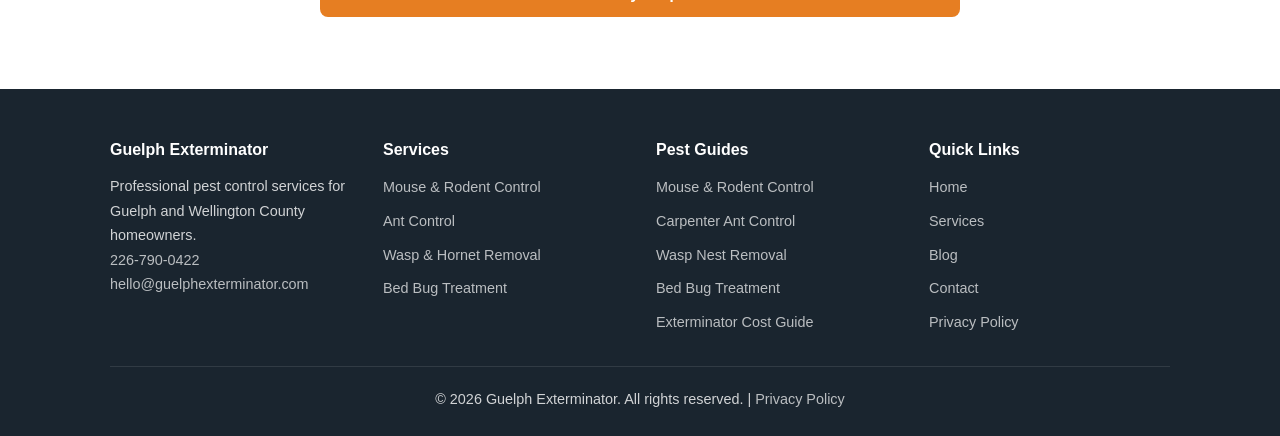
==== commit 7d1012f9: "Add photo/video upload and email field to Netlify contact forms" ====
--- a/index.html
+++ b/index.html
@@ -390,18 +390,18 @@
   <div class="container">
     <h2>Get a Free Quote</h2>
     <p>Contact us today for a free, no-obligation quote for pest control services in Guelph.</p>
-    <form class="contact-form" name="contact" method="POST" action="/.netlify/functions/contact">
+    <form class="contact-form" name="contact" method="POST" action="/.netlify/functions/contact" enctype="multipart/form-data" data-netlify="true">
       <input type="hidden" name="form-name" value="contact">
       <p hidden><label>Don't fill this out: <input name="bot-field"></label></p>
       <div class="form-row">
         <label>Name <input type="text" name="name" required placeholder="Your name"></label>
-        <label>Phone <input type="tel" name="phone" required placeholder="Your phone number"></label>
+        <label>Phone <input type="tel" name="phone" required placeholder="Your phone number"><label>Email</label><input type="email" name="email" placeholder="jane@example.com"></label>
       </div>
       <label>What do you need?
         <textarea name="message" rows="5" placeholder="Tell us about your project..."></textarea>
       </label>
       <div class="h-captcha" data-sitekey="81ee7436-b904-4b56-b722-cc2c4470b040"></div>
-      <button type="submit" class="btn-primary">Send My Request</button>
+      <label>Photos or Video (optional)</label><input type="file" name="photos" accept="image/*,video/*" multiple><button type="submit" class="btn-primary">Send My Request</button>
     </form>
   </div>
 </section>
